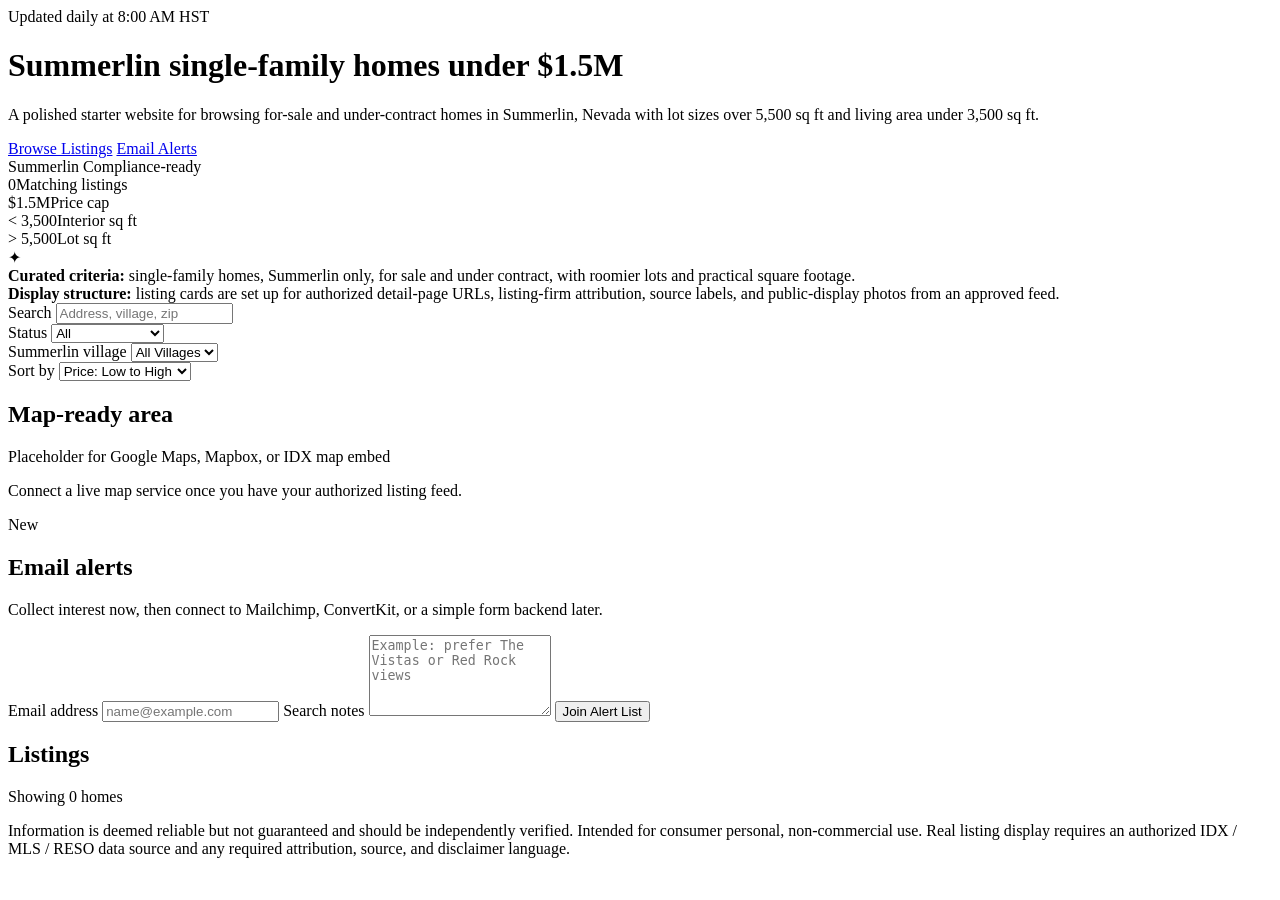
==== index.html @ 363598b3 "Add files via upload" ====
<!DOCTYPE html>
<html lang="en">
<head>
  <meta charset="UTF-8" />
  <meta name="viewport" content="width=device-width, initial-scale=1.0" />
  <title>Summerlin Homes Daily</title>
  <link rel="stylesheet" href="assets/styles.css" />
</head>
<body>
  <header class="hero">
    <div class="hero-art hero-art-left"></div>
    <div class="hero-art hero-art-right"></div>
    <div class="wrap hero-grid">
      <div class="hero-copy">
        <div class="eyebrow">Updated daily at 8:00 AM HST</div>
        <h1>Summerlin single-family homes under $1.5M</h1>
        <p class="lead">A polished starter website for browsing for-sale and under-contract homes in Summerlin, Nevada with lot sizes over 5,500 sq ft and living area under 3,500 sq ft.</p>
        <div class="hero-actions">
          <a class="btn btn-primary" href="#listings">Browse Listings</a>
          <a class="btn btn-secondary" href="#alerts">Email Alerts</a>
        </div>
      </div>
      <div class="hero-visual" aria-hidden="true">
        <div class="mini-map-card">
          <div class="mini-map-top">
            <span class="mini-chip">Summerlin</span>
            <span class="mini-chip mini-chip-soft">Compliance-ready</span>
          </div>
          <div class="mini-map-scene">
            <div class="sun"></div>
            <div class="ridge ridge-back"></div>
            <div class="ridge ridge-front"></div>
            <div class="house house-a"></div>
            <div class="house house-b"></div>
            <div class="house house-c"></div>
          </div>
        </div>
      </div>
    </div>
  </header>

  <main class="wrap">
    <section class="stats">
      <div class="stat-card accent-blue"><span id="countActive">0</span><label>Matching listings</label></div>
      <div class="stat-card accent-sand"><span>$1.5M</span><label>Price cap</label></div>
      <div class="stat-card accent-green"><span>&lt; 3,500</span><label>Interior sq ft</label></div>
      <div class="stat-card accent-peach"><span>&gt; 5,500</span><label>Lot sq ft</label></div>
    </section>

    <section class="panel intro-strip">
      <div class="intro-icon">✦</div>
      <div>
        <strong>Curated criteria:</strong> single-family homes, Summerlin only, for sale and under contract, with roomier lots and practical square footage.
      </div>
    </section>

    <section class="panel compliance-strip">
      <strong>Display structure:</strong> listing cards are set up for authorized detail-page URLs, listing-firm attribution, source labels, and public-display photos from an approved feed.
    </section>

    <section class="panel filters" id="filters">
      <div>
        <label for="search">Search</label>
        <input id="search" type="search" placeholder="Address, village, zip" />
      </div>
      <div>
        <label for="status">Status</label>
        <select id="status">
          <option value="all">All</option>
          <option value="For Sale">For Sale</option>
          <option value="Under Contract">Under Contract</option>
        </select>
      </div>
      <div>
        <label for="village">Summerlin village</label>
        <select id="village">
          <option value="all">All Villages</option>
        </select>
      </div>
      <div>
        <label for="sort">Sort by</label>
        <select id="sort">
          <option value="priceAsc">Price: Low to High</option>
          <option value="priceDesc">Price: High to Low</option>
          <option value="sqftDesc">Sq Ft: High to Low</option>
          <option value="lotDesc">Lot: High to Low</option>
        </select>
      </div>
    </section>

    <section class="layout">
      <section class="panel map-panel">
        <div class="panel-head">
          <h2>Map-ready area</h2>
          <span>Placeholder for Google Maps, Mapbox, or IDX map embed</span>
        </div>
        <div class="map-placeholder">
          <div class="sky-glow"></div>
          <div class="grid"></div>
          <div class="road road-a"></div>
          <div class="road road-b"></div>
          <div class="pin pin-a"></div>
          <div class="pin pin-b"></div>
          <div class="pin pin-c"></div>
          <p>Connect a live map service once you have your authorized listing feed.</p>
        </div>
      </section>

      <aside class="panel sidebar" id="alerts">
        <div class="sidebar-head">
          <div class="sidebar-badge">New</div>
          <h2>Email alerts</h2>
        </div>
        <p>Collect interest now, then connect to Mailchimp, ConvertKit, or a simple form backend later.</p>
        <form class="alert-form">
          <label for="email">Email address</label>
          <input id="email" type="email" placeholder="name@example.com" />
          <label for="notes">Search notes</label>
          <textarea id="notes" rows="5" placeholder="Example: prefer The Vistas or Red Rock views"></textarea>
          <button type="button" class="btn btn-primary">Join Alert List</button>
        </form>
      </aside>
    </section>

    <section class="panel" id="listings">
      <div class="panel-head">
        <h2>Listings</h2>
        <span id="resultsLabel">Showing 0 homes</span>
      </div>
      <div id="listingGrid" class="listing-grid"></div>
    </section>
  </main>

  <footer class="footer wrap">
    <p>Information is deemed reliable but not guaranteed and should be independently verified. Intended for consumer personal, non-commercial use. Real listing display requires an authorized IDX / MLS / RESO data source and any required attribution, source, and disclaimer language.</p>
  </footer>

  <script src="assets/live-data.js"></script>
  <script src="assets/app.js"></script>
</body>
</html>
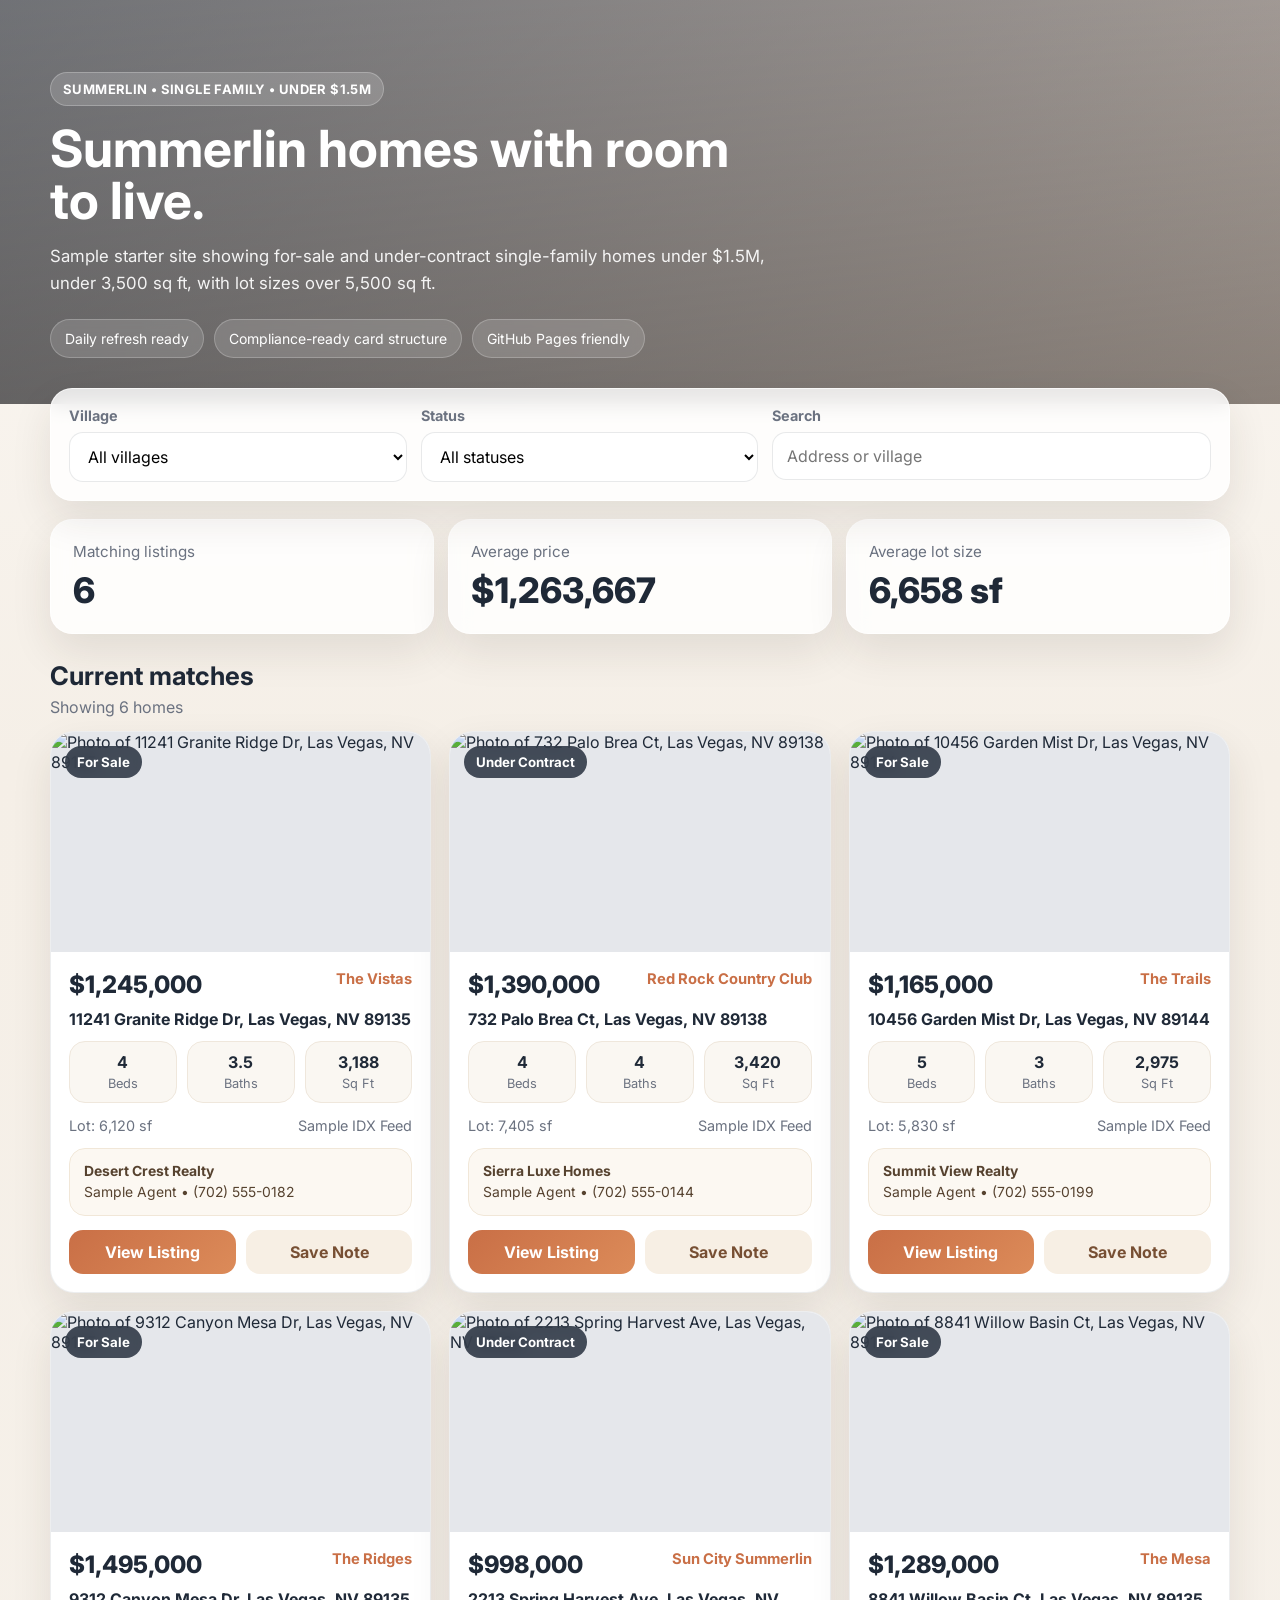
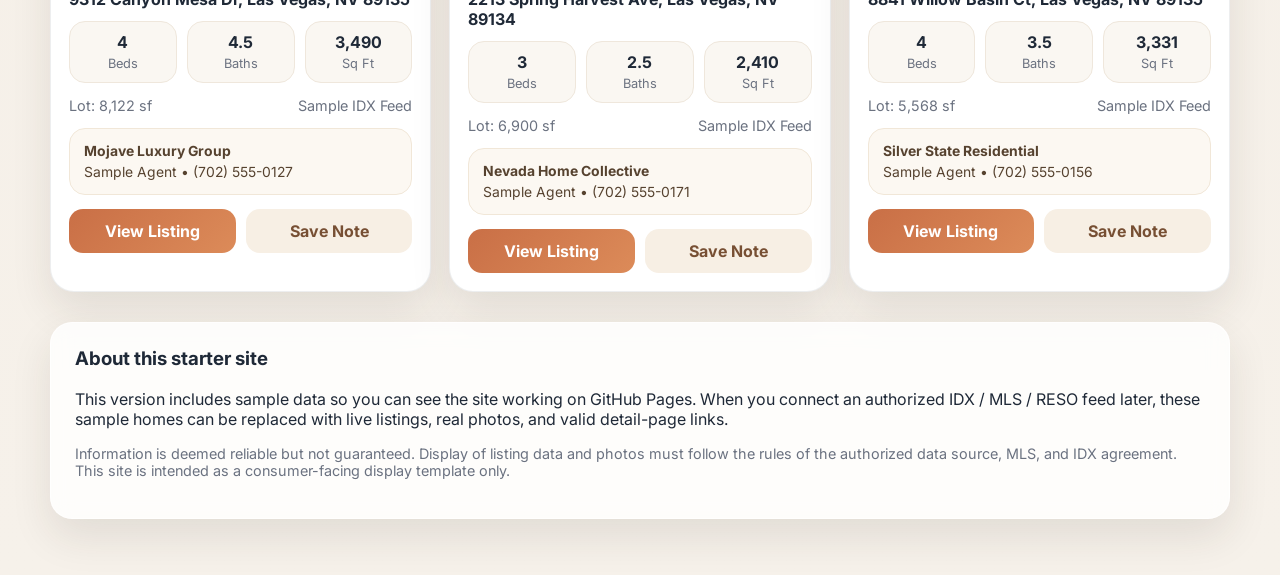
==== commit 044815cf: "Add files via upload" ====
--- a/index.html
+++ b/index.html
@@ -3,137 +3,79 @@
 <head>
   <meta charset="UTF-8" />
   <meta name="viewport" content="width=device-width, initial-scale=1.0" />
-  <title>Summerlin Homes Daily</title>
+  <title>Summerlin Single-Family Homes</title>
+  <link rel="preconnect" href="https://fonts.googleapis.com">
+  <link rel="preconnect" href="https://fonts.gstatic.com" crossorigin>
+  <link href="https://fonts.googleapis.com/css2?family=Inter:wght@400;500;600;700;800&display=swap" rel="stylesheet">
   <link rel="stylesheet" href="assets/styles.css" />
 </head>
 <body>
   <header class="hero">
-    <div class="hero-art hero-art-left"></div>
-    <div class="hero-art hero-art-right"></div>
-    <div class="wrap hero-grid">
-      <div class="hero-copy">
-        <div class="eyebrow">Updated daily at 8:00 AM HST</div>
-        <h1>Summerlin single-family homes under $1.5M</h1>
-        <p class="lead">A polished starter website for browsing for-sale and under-contract homes in Summerlin, Nevada with lot sizes over 5,500 sq ft and living area under 3,500 sq ft.</p>
-        <div class="hero-actions">
-          <a class="btn btn-primary" href="#listings">Browse Listings</a>
-          <a class="btn btn-secondary" href="#alerts">Email Alerts</a>
-        </div>
-      </div>
-      <div class="hero-visual" aria-hidden="true">
-        <div class="mini-map-card">
-          <div class="mini-map-top">
-            <span class="mini-chip">Summerlin</span>
-            <span class="mini-chip mini-chip-soft">Compliance-ready</span>
-          </div>
-          <div class="mini-map-scene">
-            <div class="sun"></div>
-            <div class="ridge ridge-back"></div>
-            <div class="ridge ridge-front"></div>
-            <div class="house house-a"></div>
-            <div class="house house-b"></div>
-            <div class="house house-c"></div>
-          </div>
-        </div>
+    <div class="hero-overlay"></div>
+    <div class="container hero-content">
+      <div class="eyebrow">Summerlin • Single Family • Under $1.5M</div>
+      <h1>Summerlin homes with room to live.</h1>
+      <p class="subhead">Sample starter site showing for-sale and under-contract single-family homes under $1.5M, under 3,500 sq ft, with lot sizes over 5,500 sq ft.</p>
+      <div class="hero-badges">
+        <span>Daily refresh ready</span>
+        <span>Compliance-ready card structure</span>
+        <span>GitHub Pages friendly</span>
       </div>
     </div>
   </header>
 
-  <main class="wrap">
-    <section class="stats">
-      <div class="stat-card accent-blue"><span id="countActive">0</span><label>Matching listings</label></div>
-      <div class="stat-card accent-sand"><span>$1.5M</span><label>Price cap</label></div>
-      <div class="stat-card accent-green"><span>&lt; 3,500</span><label>Interior sq ft</label></div>
-      <div class="stat-card accent-peach"><span>&gt; 5,500</span><label>Lot sq ft</label></div>
-    </section>
-
-    <section class="panel intro-strip">
-      <div class="intro-icon">✦</div>
+  <main class="container main-wrap">
+    <section class="filters panel">
       <div>
-        <strong>Curated criteria:</strong> single-family homes, Summerlin only, for sale and under contract, with roomier lots and practical square footage.
-      </div>
-    </section>
-
-    <section class="panel compliance-strip">
-      <strong>Display structure:</strong> listing cards are set up for authorized detail-page URLs, listing-firm attribution, source labels, and public-display photos from an approved feed.
-    </section>
-
-    <section class="panel filters" id="filters">
-      <div>
-        <label for="search">Search</label>
-        <input id="search" type="search" placeholder="Address, village, zip" />
+        <label for="villageFilter">Village</label>
+        <select id="villageFilter">
+          <option value="">All villages</option>
+        </select>
       </div>
       <div>
-        <label for="status">Status</label>
-        <select id="status">
-          <option value="all">All</option>
+        <label for="statusFilter">Status</label>
+        <select id="statusFilter">
+          <option value="">All statuses</option>
           <option value="For Sale">For Sale</option>
           <option value="Under Contract">Under Contract</option>
         </select>
       </div>
       <div>
-        <label for="village">Summerlin village</label>
-        <select id="village">
-          <option value="all">All Villages</option>
-        </select>
-      </div>
-      <div>
-        <label for="sort">Sort by</label>
-        <select id="sort">
-          <option value="priceAsc">Price: Low to High</option>
-          <option value="priceDesc">Price: High to Low</option>
-          <option value="sqftDesc">Sq Ft: High to Low</option>
-          <option value="lotDesc">Lot: High to Low</option>
-        </select>
+        <label for="searchInput">Search</label>
+        <input id="searchInput" type="text" placeholder="Address or village" />
       </div>
     </section>
 
-    <section class="layout">
-      <section class="panel map-panel">
-        <div class="panel-head">
-          <h2>Map-ready area</h2>
-          <span>Placeholder for Google Maps, Mapbox, or IDX map embed</span>
-        </div>
-        <div class="map-placeholder">
-          <div class="sky-glow"></div>
-          <div class="grid"></div>
-          <div class="road road-a"></div>
-          <div class="road road-b"></div>
-          <div class="pin pin-a"></div>
-          <div class="pin pin-b"></div>
-          <div class="pin pin-c"></div>
-          <p>Connect a live map service once you have your authorized listing feed.</p>
-        </div>
-      </section>
-
-      <aside class="panel sidebar" id="alerts">
-        <div class="sidebar-head">
-          <div class="sidebar-badge">New</div>
-          <h2>Email alerts</h2>
-        </div>
-        <p>Collect interest now, then connect to Mailchimp, ConvertKit, or a simple form backend later.</p>
-        <form class="alert-form">
-          <label for="email">Email address</label>
-          <input id="email" type="email" placeholder="name@example.com" />
-          <label for="notes">Search notes</label>
-          <textarea id="notes" rows="5" placeholder="Example: prefer The Vistas or Red Rock views"></textarea>
-          <button type="button" class="btn btn-primary">Join Alert List</button>
-        </form>
-      </aside>
+    <section class="stats-grid">
+      <div class="stat-card panel">
+        <div class="stat-label">Matching listings</div>
+        <div class="stat-value" id="matchCount">0</div>
+      </div>
+      <div class="stat-card panel">
+        <div class="stat-label">Average price</div>
+        <div class="stat-value" id="avgPrice">$0</div>
+      </div>
+      <div class="stat-card panel">
+        <div class="stat-label">Average lot size</div>
+        <div class="stat-value" id="avgLot">0 sf</div>
+      </div>
     </section>
 
-    <section class="panel" id="listings">
-      <div class="panel-head">
-        <h2>Listings</h2>
-        <span id="resultsLabel">Showing 0 homes</span>
+    <section class="section-head">
+      <div>
+        <h2>Current matches</h2>
+        <p id="resultsText">Showing 0 homes</p>
       </div>
-      <div id="listingGrid" class="listing-grid"></div>
+    </section>
+
+    <section id="listingGrid" class="listing-grid"></section>
+
+    <section class="footer-note panel">
+      <h3>About this starter site</h3>
+      <p>This version includes sample data so you can see the site working on GitHub Pages. When you connect an authorized IDX / MLS / RESO feed later, these sample homes can be replaced with live listings, real photos, and valid detail-page links.</p>
+      <p class="small">Information is deemed reliable but not guaranteed. Display of listing data and photos must follow the rules of the authorized data source, MLS, and IDX agreement. This site is intended as a consumer-facing display template only.</p>
     </section>
   </main>
-
-  <footer class="footer wrap">
-    <p>Information is deemed reliable but not guaranteed and should be independently verified. Intended for consumer personal, non-commercial use. Real listing display requires an authorized IDX / MLS / RESO data source and any required attribution, source, and disclaimer language.</p>
-  </footer>
 
   <script src="assets/live-data.js"></script>
   <script src="assets/app.js"></script>
--- a/assets/styles.css
+++ b/assets/styles.css
@@ -0,0 +1,109 @@
+:root {
+  --bg: #f7f3ee;
+  --panel: rgba(255,255,255,.82);
+  --text: #1f2937;
+  --muted: #6b7280;
+  --line: rgba(31,41,55,.10);
+  --brand: #c96f46;
+  --brand-2: #f3c98b;
+  --shadow: 0 18px 40px rgba(47, 38, 28, 0.10);
+  --radius: 22px;
+}
+* { box-sizing: border-box; }
+body {
+  margin: 0;
+  font-family: Inter, system-ui, sans-serif;
+  color: var(--text);
+  background: linear-gradient(180deg, #fbf8f4, #f5efe7 35%, #f6f1ea 100%);
+}
+.container { width: min(1180px, calc(100% - 32px)); margin: 0 auto; }
+.hero {
+  position: relative;
+  min-height: 380px;
+  background:
+    linear-gradient(135deg, rgba(26, 32, 44, 0.55), rgba(80, 45, 24, 0.30)),
+    radial-gradient(circle at top right, rgba(255,255,255,.18), transparent 30%),
+    url('https://images.unsplash.com/photo-1605833556294-ea5c7a74f57d?auto=format&fit=crop&w=1600&q=80') center/cover no-repeat;
+  color: white;
+  display: grid;
+  align-items: end;
+}
+.hero-overlay {
+  position: absolute; inset: 0;
+  background: linear-gradient(180deg, rgba(0,0,0,.12), rgba(0,0,0,.30));
+}
+.hero-content { position: relative; padding: 72px 0 46px; }
+.eyebrow {
+  display: inline-block; padding: 8px 12px; border-radius: 999px;
+  background: rgba(255,255,255,.16); border: 1px solid rgba(255,255,255,.24);
+  font-size: 13px; font-weight: 700; letter-spacing: .03em; text-transform: uppercase;
+}
+h1 { font-size: clamp(2.2rem, 4vw, 4rem); line-height: 1.02; margin: 16px 0 14px; max-width: 680px; }
+.subhead { max-width: 720px; font-size: 1.05rem; line-height: 1.6; color: rgba(255,255,255,.92); }
+.hero-badges { display: flex; gap: 10px; flex-wrap: wrap; margin-top: 22px; }
+.hero-badges span {
+  padding: 10px 14px; border-radius: 999px; background: rgba(255,255,255,.14); border: 1px solid rgba(255,255,255,.22);
+  backdrop-filter: blur(6px); font-size: 14px;
+}
+.main-wrap { padding: 28px 0 56px; }
+.panel {
+  background: var(--panel);
+  border: 1px solid rgba(255,255,255,.7);
+  box-shadow: var(--shadow);
+  border-radius: var(--radius);
+  backdrop-filter: blur(10px);
+}
+.filters {
+  display: grid; grid-template-columns: 1fr 1fr 1.3fr; gap: 14px;
+  padding: 18px; margin-top: -44px; position: relative; z-index: 2;
+}
+.filters label { display: block; margin-bottom: 8px; font-size: .9rem; font-weight: 700; color: var(--muted); }
+.filters select, .filters input {
+  width: 100%; padding: 13px 14px; border-radius: 14px; border: 1px solid var(--line); background: white; font: inherit;
+}
+.stats-grid { display: grid; grid-template-columns: repeat(3, 1fr); gap: 14px; margin: 18px 0 26px; }
+.stat-card { padding: 22px; }
+.stat-label { color: var(--muted); font-size: .95rem; margin-bottom: 8px; }
+.stat-value { font-size: clamp(1.5rem, 3vw, 2.2rem); font-weight: 800; }
+.section-head { display: flex; align-items: end; justify-content: space-between; margin: 8px 0 14px; }
+.section-head h2 { margin: 0 0 6px; font-size: 1.6rem; }
+.section-head p { margin: 0; color: var(--muted); }
+.listing-grid { display: grid; grid-template-columns: repeat(3, 1fr); gap: 18px; }
+.card {
+  overflow: hidden; background: white; border-radius: 24px; box-shadow: var(--shadow); border: 1px solid rgba(31,41,55,.08);
+}
+.card-media { position: relative; height: 220px; background: #e5e7eb; }
+.card-media img { width: 100%; height: 100%; object-fit: cover; display: block; }
+.status-pill {
+  position: absolute; top: 14px; left: 14px; padding: 8px 12px; border-radius: 999px; color: white; font-size: .83rem; font-weight: 700;
+  background: rgba(31,41,55,.82); backdrop-filter: blur(8px);
+}
+.card-body { padding: 18px; }
+.price-row { display: flex; justify-content: space-between; gap: 10px; align-items: start; }
+.price { font-size: 1.5rem; font-weight: 800; }
+.village { color: var(--brand); font-weight: 700; font-size: .92rem; }
+.address { font-size: 1rem; font-weight: 700; margin: 10px 0 12px; }
+.meta { display: grid; grid-template-columns: repeat(3, 1fr); gap: 10px; margin-bottom: 14px; }
+.meta div { background: #faf7f2; border: 1px solid #efe7dc; border-radius: 16px; padding: 10px; text-align: center; }
+.meta strong { display: block; font-size: 1rem; }
+.meta span { color: var(--muted); font-size: .8rem; }
+.submeta { display: flex; justify-content: space-between; color: var(--muted); font-size: .9rem; margin-bottom: 14px; gap: 10px; }
+.attribution { padding: 12px 14px; background: #fcf8f2; border: 1px solid #f1e7d8; border-radius: 16px; color: #56422f; font-size: .87rem; line-height: 1.5; }
+.card-actions { display: flex; gap: 10px; margin-top: 14px; }
+.btn {
+  flex: 1; text-align: center; text-decoration: none; padding: 12px 14px; border-radius: 14px; font-weight: 700; transition: .2s ease;
+}
+.btn-primary { background: linear-gradient(135deg, var(--brand), #dc8b59); color: white; }
+.btn-secondary { background: #f7efe4; color: #774f33; }
+.footer-note { margin-top: 30px; padding: 24px; }
+.footer-note h3 { margin-top: 0; }
+.small { color: var(--muted); font-size: .9rem; }
+.empty { padding: 28px; background: white; border-radius: 22px; text-align: center; color: var(--muted); border: 1px dashed rgba(31,41,55,.16); }
+@media (max-width: 980px) {
+  .listing-grid { grid-template-columns: repeat(2, 1fr); }
+  .filters, .stats-grid { grid-template-columns: 1fr; }
+}
+@media (max-width: 640px) {
+  .listing-grid { grid-template-columns: 1fr; }
+  .hero-content { padding-top: 56px; }
+}
